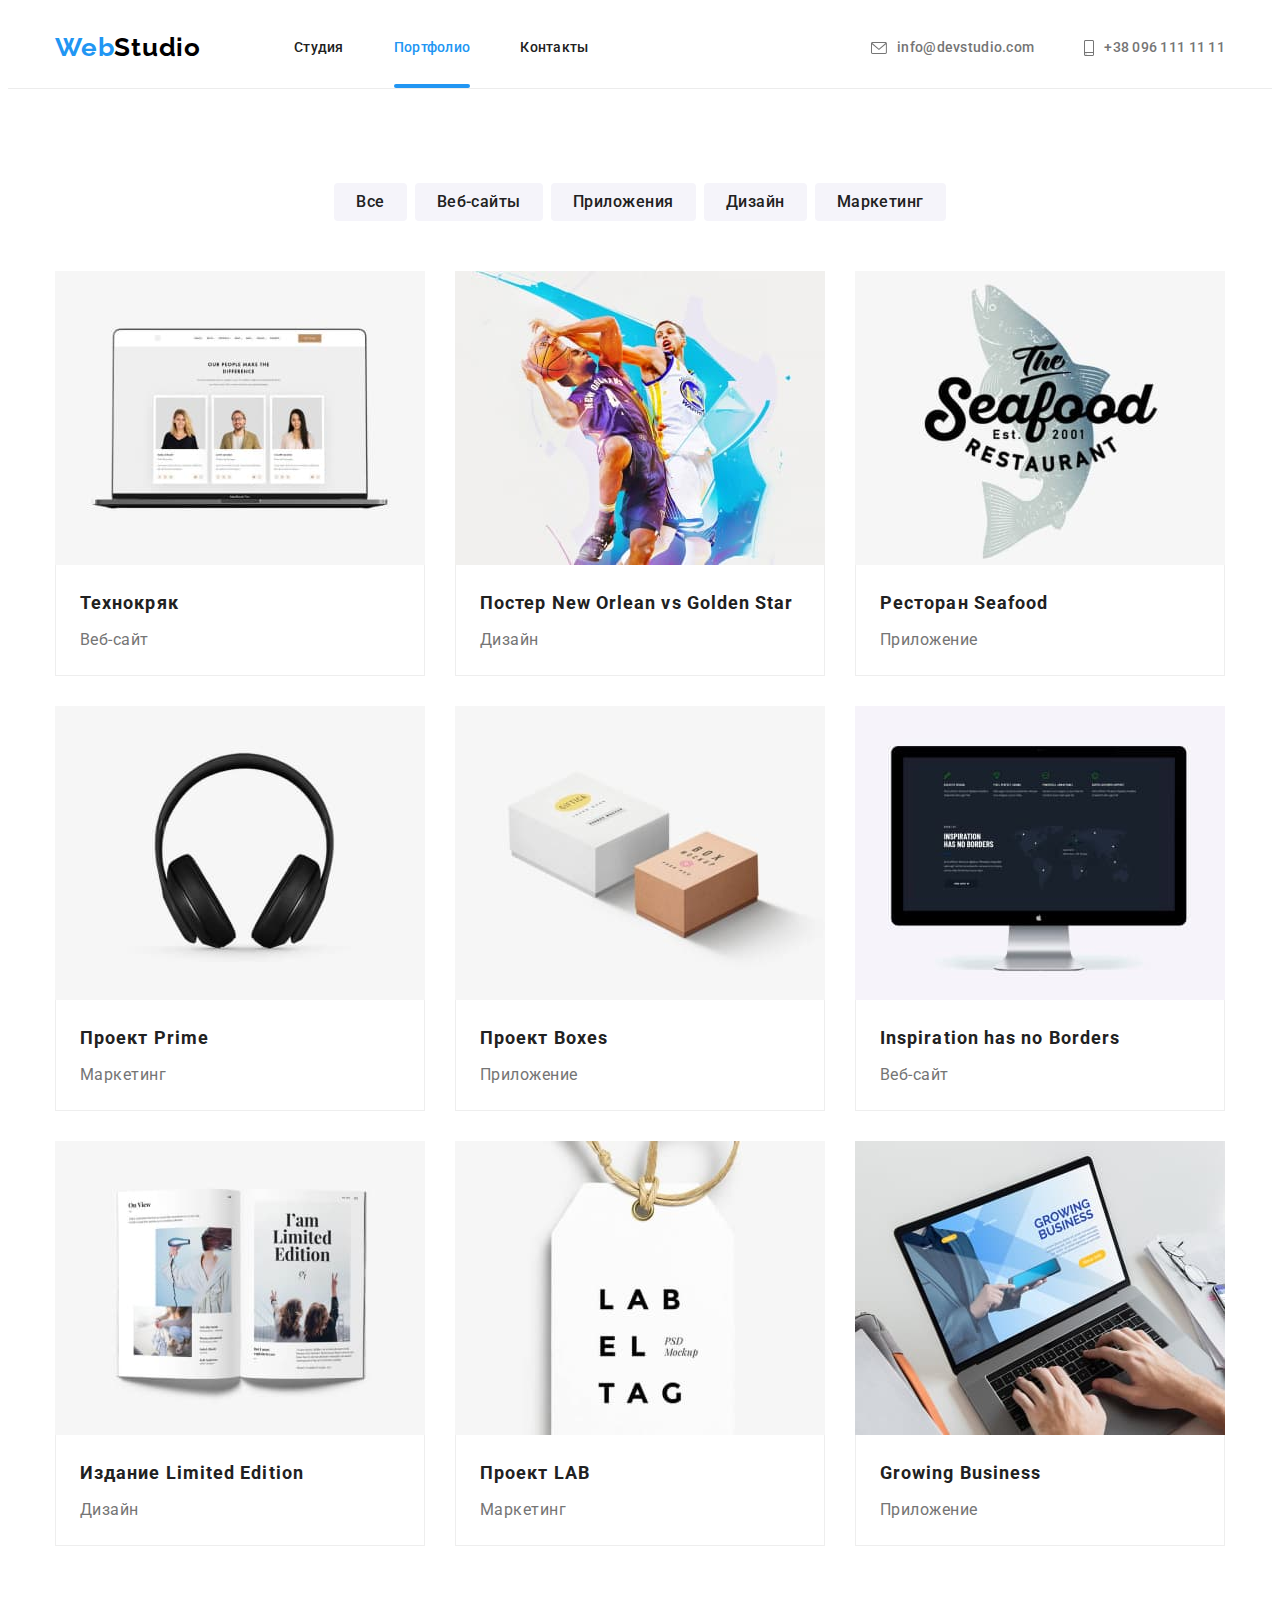
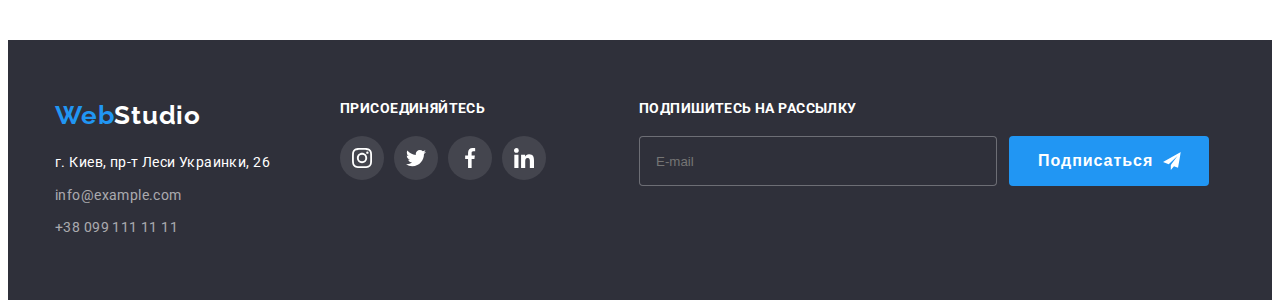
==== portfolio.html @ 302613a6 "Добавляет форму" ====
<!DOCTYPE html>
<html lang="ru">
<head>
    <meta charset="UTF-8">
    <meta http-equiv="X-UA-Compatible" content="IE=edge">
    <meta name="viewport" content="width=device-width, initial-scale=1.0">
    <title>Портфолио</title>
    <link href="https://fonts.googleapis.com/css2?family=Raleway:wght@700&family=Roboto:wght@400;500;700;900&display=swap"
        rel="stylesheet">
        <link rel="stylesheet" href="https://cdnjs.cloudflare.com/ajax/libs/modern-normalize/1.1.0/modern-normalize.min.css"
            integrity="sha512-wpPYUAdjBVSE4KJnH1VR1HeZfpl1ub8YT/NKx4PuQ5NmX2tKuGu6U/JRp5y+Y8XG2tV+wKQpNHVUX03MfMFn9Q=="
            crossorigin="anonymous" referrerpolicy="no-referrer" />
    <link rel="stylesheet" href="./css/styles.css">
</head>
<body>
    <!--Шапка-->
    <header class="page-header">
        <div class=" header container">
            <nav class="main-nav">
                <a href="./index.html" class="logo"><span>Web</span>Studio</a>
    
                <ul class="site-nav list">
                    <li class="item"><a href="./index.html" class="link">Студия</a></li>
                    <li class="item"><a href="./portfolio.html" class="link current">Портфолио</a></li>
                    <li class="item"><a href="" class="link">Контакты</a></li>
                </ul>
            </nav>
    
            <ul class="contacts list">
                <li class="item"><a href="mailto:info@devstudio.com" class="contacts-item link">
                        <svg class="envelope-icon">
                            <use href="./images/icons.svg#icon-envelope"></use>
                        </svg>
                        info@devstudio.com</a></li>
    
                <li class="item"><a href="tel:+380961111111" class="contacts-item link">
                        <svg class="smartphone-icon" width="10" height="16">
                            <use href="./images/icons.svg#icon-smartphone"></use>
                        </svg>
                        +38 096 111 11 11</a></li>
            </ul>
        </div>
    
    </header>
    
    <main>

        <section class="section">
<div class="container">
    <h1 class="visually-hidden">Наши проекты</h1>
    
    <ul class="filter list">
        <li class="item"><button type="button" class="filter-button">Все</button></li>
        <li class="item"><button type="button" class="filter-button">Веб-сайты</button></li>
        <li class="item"><button type="button" class="filter-button">Приложения</button></li>
        <li class="item"><button type="button" class="filter-button">Дизайн</button></li>
        <li class="item"><button type="button" class="filter-button">Маркетинг</button></li>
    </ul>
    
    
    <ul class="projects list">
        <li class="item">
            <a href="" class="project link">
                <div class="project-pic">
                <img src="./images/portf1.jpg" alt="Технокряк" width="370">
                <div class="project-overlay">
                    Технокряк это современная площадка распространения коронавируса. Компании используют эту платформу для цифрового
                    шпионажа и атак на защищённые сервера конкурентов.
                </div>
                </div>
                <div class="border">
                    <h2 class="project-title">Технокряк</h2>
                    <p class="project-descr">Веб-сайт</p>
                </div>
            </a>
        </li>
        <li class="item">
            <a href="" class="project link">
                <div class="project-pic">
                <img src="./images/portf2.jpg" alt="Постер New Orlean vs Golden Star" width="370">
                <div class="project-overlay">
                    Технокряк это современная площадка распространения коронавируса. Компании используют эту платформу для цифрового
                    шпионажа и атак на защищённые сервера конкурентов.
                </div>
                </div>
                <div class="border">
                    <h2 class="project-title">Постер New Orlean vs Golden Star</h2>
                    <p class="project-descr">Дизайн</p>
                </div>
            </a>
        </li>
        <li class="item">
            <a href="" class="project link">
                <div class="project-pic">
                <img src="./images/portf3.jpg" alt="Ресторан Seafood" width="370">
                <div class="project-overlay">
                    Технокряк это современная площадка распространения коронавируса. Компании используют эту платформу для цифрового
                    шпионажа и атак на защищённые сервера конкурентов.
                </div>
                </div>
                <div class="border">
                    <h2 class="project-title">Ресторан Seafood</h2>
                    <p class="project-descr">Приложение</p>
                </div>
            </a>
        </li>
        <li class="item">
            <a href="" class="project link">
                <div class="project-pic">
                <img src="./images/portf4.jpg" alt="Проект Prime" width="370">
                <div class="project-overlay">
                    Технокряк это современная площадка распространения коронавируса. Компании используют эту платформу для цифрового
                    шпионажа и атак на защищённые сервера конкурентов.
                </div>
                </div>
                <div class="border">
                    <h2 class="project-title">Проект Prime</h2>
                    <p class="project-descr">Маркетинг</p>
                </div>
            </a>
        </li>
        <li class="item">
            <a href="" class="project link">
                <div class="project-pic">
                <img src="./images/portf5.jpg" alt="Проект Boxes" width="370">
                <div class="project-overlay">
                    Технокряк это современная площадка распространения коронавируса. Компании используют эту платформу для цифрового
                    шпионажа и атак на защищённые сервера конкурентов.
                </div>
                </div>
                <div class="border">
                    <h2 class="project-title">Проект Boxes</h2>
                    <p class="project-descr">Приложение</p>
                </div>
            </a>
        </li>
        <li class="item">
            <a href="" class="project link">
                <div class="project-pic">
                <img src="./images/portf6.jpg" alt="Inspiration has no Borders" width="370">
                <div class="project-overlay">
                    Технокряк это современная площадка распространения коронавируса. Компании используют эту платформу для цифрового
                    шпионажа и атак на защищённые сервера конкурентов.
                </div>
                </div>
                <div class="border">
                    <h2 class="project-title">Inspiration has no Borders</h2>
                    <p class="project-descr">Веб-сайт</p>
                </div>
            </a>
        </li>
        <li class="item">
            <a href="" class="project link">
                <div class="project-pic">
                <img src="./images/portf7.jpg" alt="Издание Limited Edition" width="370">
                <div class="project-overlay">
                    Технокряк это современная площадка распространения коронавируса. Компании используют эту платформу для цифрового
                    шпионажа и атак на защищённые сервера конкурентов.
                </div>
                </div>
                <div class="border">
                    <h2 class="project-title">Издание Limited Edition</h2>
                    <p class="project-descr">Дизайн</p>
                </div>
                
            </a>
        </li>
        <li class="item">
            <a href="" class="project link">
                <div class="project-pic">
                <img src="./images/portf8.jpg" alt="Проект LAB" width="370">
                <div class="project-overlay">
                    Технокряк это современная площадка распространения коронавируса. Компании используют эту платформу для цифрового
                    шпионажа и атак на защищённые сервера конкурентов.
                </div>
                </div>
                <div class="border">
                    <h2 class="project-title">Проект LAB</h2>
                    <p class="project-descr">Маркетинг</p>
                </div>
            </a>
        </li>
        <li class="item">
            <a href="" class="project link">
                <div class="project-pic">
                <img src="./images/portf9.jpg" alt="Growing Business" width="370">
                <div class="project-overlay">
                    Технокряк это современная площадка распространения коронавируса. Компании используют эту платформу для цифрового
                    шпионажа и атак на защищённые сервера конкурентов.
                </div>
                </div>
                <div class="border">
                    <h2 class="project-title">Growing Business</h2>
                    <p class="project-descr">Приложение</p>
                    
                </div>
                </a>
        </li>
    </ul>
</div>
        </section>
       
    </main>


    <!--Футер-->

    <footer class="footer-section">
    
        <div class="footer container">
            <section class="footer-contacts-section">
                <a href="./index.html" class="footer-section logo link"><span>Web</span>Studio</a>
    
                <address class="location">
                    г. Киев, пр-т Леси Украинки, 26
                </address>
                <address class="footer-contacts">
                    <a href="mailto:info@example.com" class="footer-contact mail link">info@example.com</a>
                    <a href="tel:+380991111111" class="footer-contact tel link">+38 099 111 11 11</a>
                </address>
            </section>
    
    
    
            <section class="join-us">
                <p class="join-us-action">присоединяйтесь</p>
                <ul class="join-us-list list">
                    <li class="join-us-item"><a href="" class="join-us-link link">
                            <svg class="join-us-icon">
                                <use href="./images/icons.svg#icon-instagram"></use>
                            </svg>
                        </a></li>
                    <li class="join-us-item"><a href="" class="join-us-link link">
                            <svg class="join-us-icon">
                                <use href="./images/icons.svg#icon-twitter"></use>
                            </svg>
                        </a></li>
                    <li class="join-us-item"><a href="" class="join-us-link link">
                            <svg class="join-us-icon">
                                <use href="./images/icons.svg#icon-facebook"></use>
                            </svg>
                        </a></li>
                    <li class="join-us-item"><a href="" class="join-us-link link">
                            <svg class="join-us-icon">
                                <use href="./images/icons.svg#icon-linkedin"></use>
                            </svg>
                        </a></li>
    
                </ul>
            </section>
            <div>
                <p class="subscribe-action">Подпишитесь на рассылку</p>
                <form class="footer-form">
                    <input type="email" name="email" placeholder="E-mail" class="subscribe-input">
                    <button type="submit" class="subscribe-button">Подписаться
                        <svg class="icon-send-footer">
                            <use href="./images/icons.svg#icon-send-footer"></use>
                        </svg>
                    </button>
                </form>
            </div>
        </div>
    
    </footer>

</body>
</html>
---- css/styles.css ----
/* цвет фона #E5E5E5 
вторичный цвет фона  #F5F4FA
 */

/* цвет текста #212121 
вторичный цвет текста #757575*/

/* акцент #2196F3 
лого #000000*/

/* футер контакты rgba(255, 255, 255, 0.6); */
html {
  box-sizing: border-box;
}

*,
*::before,
*::after {
  box-sizing: inherit;
}

:root {
  --accent-color: #2196f3;
  --main-background-color: #ffffff;
  --secondary-background-color: #2f303a;
  --main-text-color: #212121;
  --secondary-text-color: #757575;
  --logo-color: #000000;
  --light-text-color: #ffffff;
  --footer-contacts-color: rgba(255, 255, 255, 0.6);
  --filter-color: #f5f4fa;
  --icon-color: #afb1b8;
}

body {
  background-color: var(--main-background-color);
  color: var(--main-text-color);
  font-family: Roboto, sans-serif;
}

.container {
  margin-left: auto;
  margin-right: auto;
  width: 1200px;
  padding-left: 15px;
  padding-right: 15px;
}

.link {
  text-decoration: none;
}

.list {
  margin: 0;
  padding: 0;
  list-style: none;
}

.section {
  padding-top: 94px;
  padding-bottom: 94px;
}

.page-header {
  border-bottom: 1px solid #ececec;
  background-color: var(--main-background-color);
}
/* Logo */

.logo {
  padding-top: 24px;
  padding-bottom: 25px;
  color: var(--logo-color);

  font-family: Raleway, sans-serif;
  font-weight: 700;
  font-size: 26px;
  line-height: 1.19;
  letter-spacing: 0.03em;

  text-decoration: none;
}

.logo span {
  color: var(--accent-color);
}

/* Site nav */
.header.container {
  display: flex;
  align-items: center;
}

.main-nav {
  display: flex;
  align-items: center;
}

.site-nav.list {
  display: flex;
  margin-left: 93px;
}

.site-nav .item:not(:last-child) {
  margin-right: 50px;
}

.contacts.list {
  display: flex;
  margin-left: auto;
}

.contacts .item:not(:last-child) {
  margin-right: 50px;
}

.site-nav .link {
  position: relative;
  display: block;
  padding-top: 32px;
  padding-bottom: 32px;

  color: var(--main-text-color);

  font-weight: 500;
  font-size: 14px;
  line-height: 1.14;
  letter-spacing: 0.02em;
  transition: color 250ms cubic-bezier(0.4, 0, 0.2, 1);
}

.site-nav .link.current {
  color: var(--accent-color);
}

.site-nav .link.current::after {
  position: absolute;
  bottom: 0;
  left: 0;
  content: "";
  width: 100%;
  height: 4px;
  background-color: var(--accent-color);
  border-radius: 2px;
}

.site-nav .link:hover,
.site-nav .link:focus {
  color: var(--accent-color);
}

/* Contacts */

.contacts.list {
  display: flex;
}

.contacts-item {
  display: flex;
  align-items: center;
  padding-top: 32px;
  padding-bottom: 32px;
  color: var(--secondary-text-color);

  font-weight: 500;
  font-size: 14px;
  line-height: 1.14;
  letter-spacing: 0.02em;
  transition: color 250ms cubic-bezier(0.4, 0, 0.2, 1);
}

.contacts-item:hover,
.contacts-item:focus {
  color: var(--accent-color);
}

.envelope-icon {
  width: 16px;
  height: 12px;
  margin-right: 10px;
  fill: var(--secondary-text-color);
  transition: color 250ms cubic-bezier(0.4, 0, 0.2, 1);
}

.smartphone-icon {
  width: 10px;
  height: 16px;
  margin-right: 10px;
  fill: var(--secondary-text-color);
  transition: color 250ms cubic-bezier(0.4, 0, 0.2, 1);
}

.contacts-item:hover .envelope-icon,
.contacts-item:focus .envelope-icon {
  fill: var(--accent-color);
}

.contacts-item:hover .smartphone-icon,
.contacts-item:focus .smartphone-icon {
  fill: var(--accent-color);
}

/* Hero */
.hero {
  padding-top: 200px;
  padding-bottom: 200px;

  background-color: var(--secondary-background-color);
  width: 1600px;
  height: 600px;
  margin-left: auto;
  margin-right: auto;
  background-image: linear-gradient(
      to right,
      rgba(47, 48, 58, 0.4),
      rgba(47, 48, 58, 0.4)
    ),
    url(../images/herobg.jpg);
  background-size: contain;
  background-position: center;
}

.hero .container {
  text-align: center;
}

.hero-title {
  margin-top: 0;
  margin-right: auto;
  margin-left: auto;
  margin-bottom: 30px;
  width: 696px;

  color: var(--light-text-color);

  font-weight: 900;
  font-size: 44px;
  line-height: 1.36;

  letter-spacing: 0.06em;
  text-transform: uppercase;
}

.hero-button {
  padding: 10px 32px;
  background-color: var(--accent-color);
  color: var(--light-text-color);

  font-family: inherit;
  font-weight: 700;
  font-size: 16px;
  line-height: 1.88;
  text-align: center;
  letter-spacing: 0.06em;

  cursor: pointer;
  border-radius: 4px;
  border: none;
}

/* Advantages */

.advantage {
  display: flex;
}

.advantages-item {
  width: calc((100%-90px) / 4);
}

.advantages-item:not(:last-child) {
  margin-right: 30px;
}

.visually-hidden {
  position: absolute;
  clip: rect(0 0 0 0);
  width: 1px;
  height: 1px;
  margin: -1px;
  border: 0;
  padding: 0;
  overflow: hidden;
}

.advantage-title {
  margin-top: 0;
  margin-bottom: 10px;

  font-weight: 700;
  font-size: 14px;
  line-height: 1.14;
  letter-spacing: 0.03em;

  text-transform: uppercase;
}

.advantage-descr {
  margin: 0;
  color: var(--secondary-text-color);
  font-weight: 400;
  font-size: 14px;
  line-height: 1.71;
  letter-spacing: 0.03em;
}

.advantage-bg {
  display: flex;
  align-items: center;
  justify-content: center;
  margin-bottom: 30px;
  width: 270px;
  height: 120px;
  background-color: var(--filter-color);
}

/* Services */

.services.section {
  padding-top: 0;
}

.services .list {
  display: flex;
}

.service-item:not(:last-child) {
  margin-right: 30px;
}
.service-title {
  margin-top: 0;
  margin-bottom: 50px;

  font-weight: 700;
  font-size: 36px;
  line-height: 1.17;
  text-align: center;
  letter-spacing: 0.03em;
}

.service img {
  display: block;
}
.service-item {
  position: relative;
}

.service-thumb {
  position: absolute;
  bottom: 0;
  left: 0;
  width: 100%;
  height: 70px;
  background-color: rgba(47, 48, 58, 0.8);
  padding-top: 27px;
  padding-bottom: 27px;
  padding-left: 82px;
  padding-right: 83px;
  font-weight: 700;
  font-size: 14px;
  text-transform: uppercase;
  color: var(--light-text-color);
}
/* Team */

.team.section {
  background-color: var(--filter-color);
}
.team-title {
  margin-top: 0;
  margin-bottom: 50px;
  font-weight: 700;
  font-size: 36px;
  line-height: 1.17;
  text-align: center;
  letter-spacing: 0.03em;
}

.team-cards {
  display: flex;
}

.team-card {
  width: calc((100%-90px) / 4);
  text-align: center;
  box-shadow: 0px 1px 3px rgba(0, 0, 0, 0.12), 0px 1px 1px rgba(0, 0, 0, 0.14),
    0px 2px 1px rgba(0, 0, 0, 0.2);
  border-radius: 0px 0px 4px 4px;
  background-color: var(--main-background-color);
}

.team-card:not(:last-child) {
  margin-right: 30px;
}

.card-bottom {
  padding-top: 30px;
  padding-bottom: 30px;
}

.team-img {
  display: block;
}

.team-member-name {
  margin-top: 0;
  margin-bottom: 10px;

  font-weight: 500;
  font-size: 16px;
  line-height: 1.18;
  letter-spacing: 0.03em;
}

.team-member-position {
  margin-top: 0;
  margin-bottom: 16px;
  color: var(--secondary-text-color);

  font-weight: 400;
  font-size: 16px;
  line-height: 1.18;
  letter-spacing: 0.03;
}

.team-social-item {
  width: 44px;
  height: 44px;
}

.team-social-item + .team-social-item {
  margin-left: 10px;
}

.team-social.list {
  display: flex;
  justify-content: center;
}

.social-link {
  width: 100%;
  height: 100%;
  display: block;

  border-radius: 50%;
  display: flex;
  align-items: center;
  justify-content: center;
  transition: background-color 250ms cubic-bezier(0.4, 0, 0.2, 1);
}

.social-link:hover,
.social-link:focus {
  background-color: var(--accent-color);
}

.social-icon {
  width: 20px;
  height: 20px;
  fill: var(--icon-color);
  transition: fill 250ms cubic-bezier(0.4, 0, 0.2, 1);
}

.social-link:hover .social-icon,
.social-link:focus .social-icon {
  fill: var(--light-text-color);
}

/* Our clients */

.clients-title {
  margin-top: 0;
  margin-bottom: 50px;
  font-weight: 700;
  font-size: 36px;
  line-height: 1.17;
  text-align: center;
  letter-spacing: 0.03em;
}

.clients-item + .clients-item {
  margin-left: 30px;
}

.clients-list {
  display: flex;
}

.clients-icon {
  fill: var(--icon-color);
  transition: fill 250ms cubic-bezier(0.4, 0, 0.2, 1);
}

.clients-link {
  display: flex;
  width: 170px;
  height: 92px;
  border: 1px solid var(--icon-color);
  border-radius: 4px;
  align-items: center;
  justify-content: center;
  transition: border-color 250ms cubic-bezier(0.4, 0, 0.2, 1);
}

.clients-link:hover .clients-icon,
.clients-link:focus .clients-icon {
  fill: var(--accent-color);
}

.clients-link:hover,
.clients-link:focus {
  border-color: var(--accent-color);
}

/* Footer */

.footer-section {
  padding: 60px 0;
  background-color: var(--secondary-background-color);
}

.footer-section.logo {
  display: inline-block;
  padding: 0;
  margin-bottom: 20px;
  color: var(--light-text-color);
}

.location {
  color: var(--light-text-color);
  font-weight: 400;
  font-size: 14px;
  line-height: 1.71;
  letter-spacing: 0.03em;
  font-style: inherit;

  margin-bottom: 9px;
}

.footer-contact {
  color: var(--footer-contacts-color);
  font-weight: 400;
  font-size: 14px;
  line-height: 1.71;
  letter-spacing: 0.03em;
  font-style: normal;
  transition: color 250ms cubic-bezier(0.4, 0, 0.2, 1);
}

.footer-contact.mail {
  display: block;
  margin-bottom: 9px;
}

.footer-contact:hover,
.footer-contact:focus {
  color: var(--accent-color);
}

.join-us-action {
  margin-top: 0px;
  margin-bottom: 20px;
  font-weight: 700;
  font-size: 14px;
  line-height: 1.17;
  letter-spacing: 0.03em;
  text-transform: uppercase;
  color: var(--light-text-color);
}

.join-us-icon {
  width: 20px;
  height: 20px;
  fill: var(--light-text-color);
}

.join-us-link {
  width: 44px;
  height: 44px;
  background-color: rgba(255, 255, 255, 0.1);
  border-radius: 50%;
  display: flex;
  align-items: center;
  justify-content: center;
  transition: background-color 250ms cubic-bezier(0.4, 0, 0.2, 1);
}

.join-us-link:hover,
.join-us-link:focus {
  background-color: var(--accent-color);
}

.join-us-item + .join-us-item {
  margin-left: 10px;
}

.join-us-list {
  display: flex;
}

.footer-section {
  display: flex;
}

.footer.container {
  display: flex;
}

.join-us {
  margin-left: 70px;
}

.subscribe-action {
  margin-top: 0;
  margin-bottom: 20px;
  margin-left: 93px;
  color: var(--light-text-color);
  font-size: 14px;
  font-weight: 700;
  letter-spacing: 0.03em;
  line-height: 1.17;
  text-transform: uppercase;
}

.footer-form {
  display: flex;
}

.subscribe-input {
  width: 358px;
  height: 50px;
  margin-left: 93px;
  padding-top: 15px;
  padding-bottom: 15px;
  padding-left: 16px;
  background-color: var(--secondary-background-color);
  border: 1px solid rgba(255, 255, 255, 0.3);
  border-radius: 4px;
}

.subscribe-button {
  display: flex;
  align-items: center;

  width: 200px;
  height: 50px;
  margin-left: 12px;
  padding-top: 10px;
  padding-bottom: 10px;
  padding-left: 29px;
  padding-right: 28px;

  background-color: var(--accent-color);
  border-radius: 4px;
  border: none;

  cursor: pointer;

  color: var(--light-text-color);
  font-weight: 700;
  font-size: 16px;
  letter-spacing: 0.06em;
  line-height: 1.16;
}

.subscribe-button::placeholder {
  color: var(--footer-contacts-color);
  font-size: 16px;
  letter-spacing: 0.03em;
  line-height: 1.25;
}

.icon-send-footer {
  width: 24px;
  height: 24px;
  margin-left: 10px;
}

.backdrop {
  position: fixed;
  width: 100%;
  height: 100%;
  top: 0;
  left: 0;
  background-color: rgba(0, 0, 0, 0.2);
  z-index: 2;
  transition: opacity 250ms cubic-bezier(0.4, 0, 0.2, 1);
}

.modal {
  position: absolute;
  top: 50%;
  left: 50%;
  transform: translate(-50%, -50%) scale(1);
  width: 528px;
  height: 581px;
  z-index: 3;
  background-color: var(--main-background-color);
  box-shadow: 0px 1px 3px rgba(0, 0, 0, 0.12), 0px 1px 1px rgba(0, 0, 0, 0.14),
    0px 2px 1px rgba(0, 0, 0, 0.2);

  transition: transform 250ms cubic-bezier(0.4, 0, 0.2, 1),
    opacity 250ms cubic-bezier(0.4, 0, 0.2, 1);
}

.is-hidden .modal {
  transform: translate(-50%, -50%) scale(0.8);
}

.close-button {
  width: 11px;
  height: 11px;
  fill: var(--logo-color);
  transition: fill 250ms cubic-bezier(0.4, 0, 0.2, 1);
}

.close-button-bg {
  position: absolute;
  right: 8px;
  top: 8px;

  display: flex;
  justify-content: center;
  align-items: center;

  width: 30px;
  height: 30px;
  background-color: var(--main-background-color);
  border: 1px solid rgba(0, 0, 0, 0.1);
  border-radius: 50%;

  cursor: pointer;
}

.close-button-bg:hover .close-button,
.close-button-bg:focus .close-button {
  fill: var(--accent-color);
}

.is-hidden {
  opacity: 0;
  pointer-events: none;
}

.order-form {
  width: 448px;
  margin-left: auto;
  margin-right: auto;
  margin-top: 40px;
}

.form-field {
  display: flex;
  flex-direction: column;
}

.form-descr {
  font-weight: 700;
  font-size: 20px;
  line-height: 1.17;
  letter-spacing: 0.03em;
}

.form-label {
  margin-bottom: 4px;
  font-size: 12px;
  letter-spacing: 0.01em;
  line-height: 1.17;
  color: var(--secondary-text-color);
}

.form-field-terms {
  display: flex;
  justify-content: center;
  margin-bottom: 30px;
}
.terms-label {
  font-size: 14px;
  margin-left: 7px;
}

.form-input {
  margin-bottom: 10px;
  height: 40px;
  border: 1px solid rgba(33, 33, 33, 0.2);
  border-radius: 4px;
}

.form-input.comment {
  width: 448px;
  height: 120px;
  margin-bottom: 20px;
  resize: none;
  border: 1px solid rgba(33, 33, 33, 0.2);
  border-radius: 4px;
}

.form-input.comment::placeholder {
  padding-top: 12px;
  padding-left: 16px;
  color: rgba(117, 117, 117, 0.5);
}

.form-submit-button {
  display: block;
  margin-right: auto;
  margin-left: auto;
  width: 200px;
  height: 50px;
  color: var(--light-text-color);
  font-weight: 700;
  font-size: 16px;
  letter-spacing: 0.06em;
  line-height: 1.87;
  background-color: var(--accent-color);
  border: none;
  border-radius: 4px;
  cursor: pointer;

  transition: box-shadow 250ms cubic-bezier(0.4, 0, 0.2, 1);
}

.form-submit-button:hover,
.form-submit-button:focus {
  box-shadow: 0px 4px 4px rgba(0, 0, 0, 0.15);
}

.terms-link {
  color: var(--accent-color);
}
/* Portfolio */

.filter.list {
  display: flex;
  justify-content: center;
  margin-bottom: 50px;
}

.filter .item:not(:last-child) {
  margin-right: 8px;
}

.filter-button {
  padding: 6px 22px;
  background-color: var(--filter-color);
  color: var(--main-text-color);

  font-family: inherit;
  font-weight: 500;
  font-size: 16px;
  line-height: 1.62;
  text-align: center;
  letter-spacing: 0.03em;

  cursor: pointer;
  border: none;
  border-radius: 4px;
  transition: background-color 250ms cubic-bezier(0.4, 0, 0.2, 1),
    color 250ms cubic-bezier(0.4, 0, 0.2, 1),
    box-shadow 250ms cubic-bezier(0.4, 0, 0.2, 1);
}

.filter-button:hover,
.filter-button:focus {
  background-color: var(--accent-color);
  color: var(--light-text-color);
  box-shadow: 0px 3px 1px rgba(0, 0, 0, 0.1), 0px 1px 2px rgba(0, 0, 0, 0.08),
    0px 2px 2px rgba(0, 0, 0, 0.12);
}

.projects {
  display: flex;
  flex-wrap: wrap;
}

.projects .item:not(:nth-child(3n)) {
  margin-right: 30px;
}

.projects .item:not(:nth-last-child(-n + 3)) {
  margin-bottom: 30px;
}

.projects img {
  display: block;
}

.border {
  border-left: 1px solid #eeeeee;
  border-bottom: 1px solid #eeeeee;
  border-right: 1px solid #eeeeee;
  padding-left: 24px;
  padding-bottom: 20px;
  padding-top: 20px;
}

.project-title {
  color: var(--main-text-color);
  font-weight: 700;
  font-size: 18px;
  line-height: 2;
  letter-spacing: 0.06em;

  margin-top: 0;
  margin-bottom: 4px;
}

.project-descr {
  color: var(--secondary-text-color);
  font-weight: 400;
  font-size: 16px;
  line-height: 1.87;
  letter-spacing: 0.03em;
  margin: 0;
}

.project.link {
  display: block;
  transition: box-shadow 250ms cubic-bezier(0.4, 0, 0.2, 1);
}

.project-pic {
  position: relative;
  overflow: hidden;
}

.project-overlay {
  position: absolute;
  top: 0;
  left: 0;
  width: 100%;
  height: 100%;

  padding-top: 63px;
  padding-bottom: 63px;
  padding-left: 24px;
  padding-right: 24px;

  background-color: rgba(33, 150, 243, 0.9);
  font-weight: 400;
  font-size: 18px;
  line-height: 1.56;
  letter-spacing: 0.03em;
  color: var(--main-background-color);

  transform: translateY(100%);
  transition: transform 250ms cubic-bezier(0.4, 0, 0.2, 1);
}

.project.link:hover .project-overlay,
.project.link:focus .project-overlay {
  transform: translateY(0);
}

.project.link:hover,
.project.link:focus {
  box-shadow: 0px 1px 1px rgba(0, 0, 0, 0.12), 0px 4px 4px rgba(0, 0, 0, 0.06),
    1px 4px 6px rgba(0, 0, 0, 0.16);
}
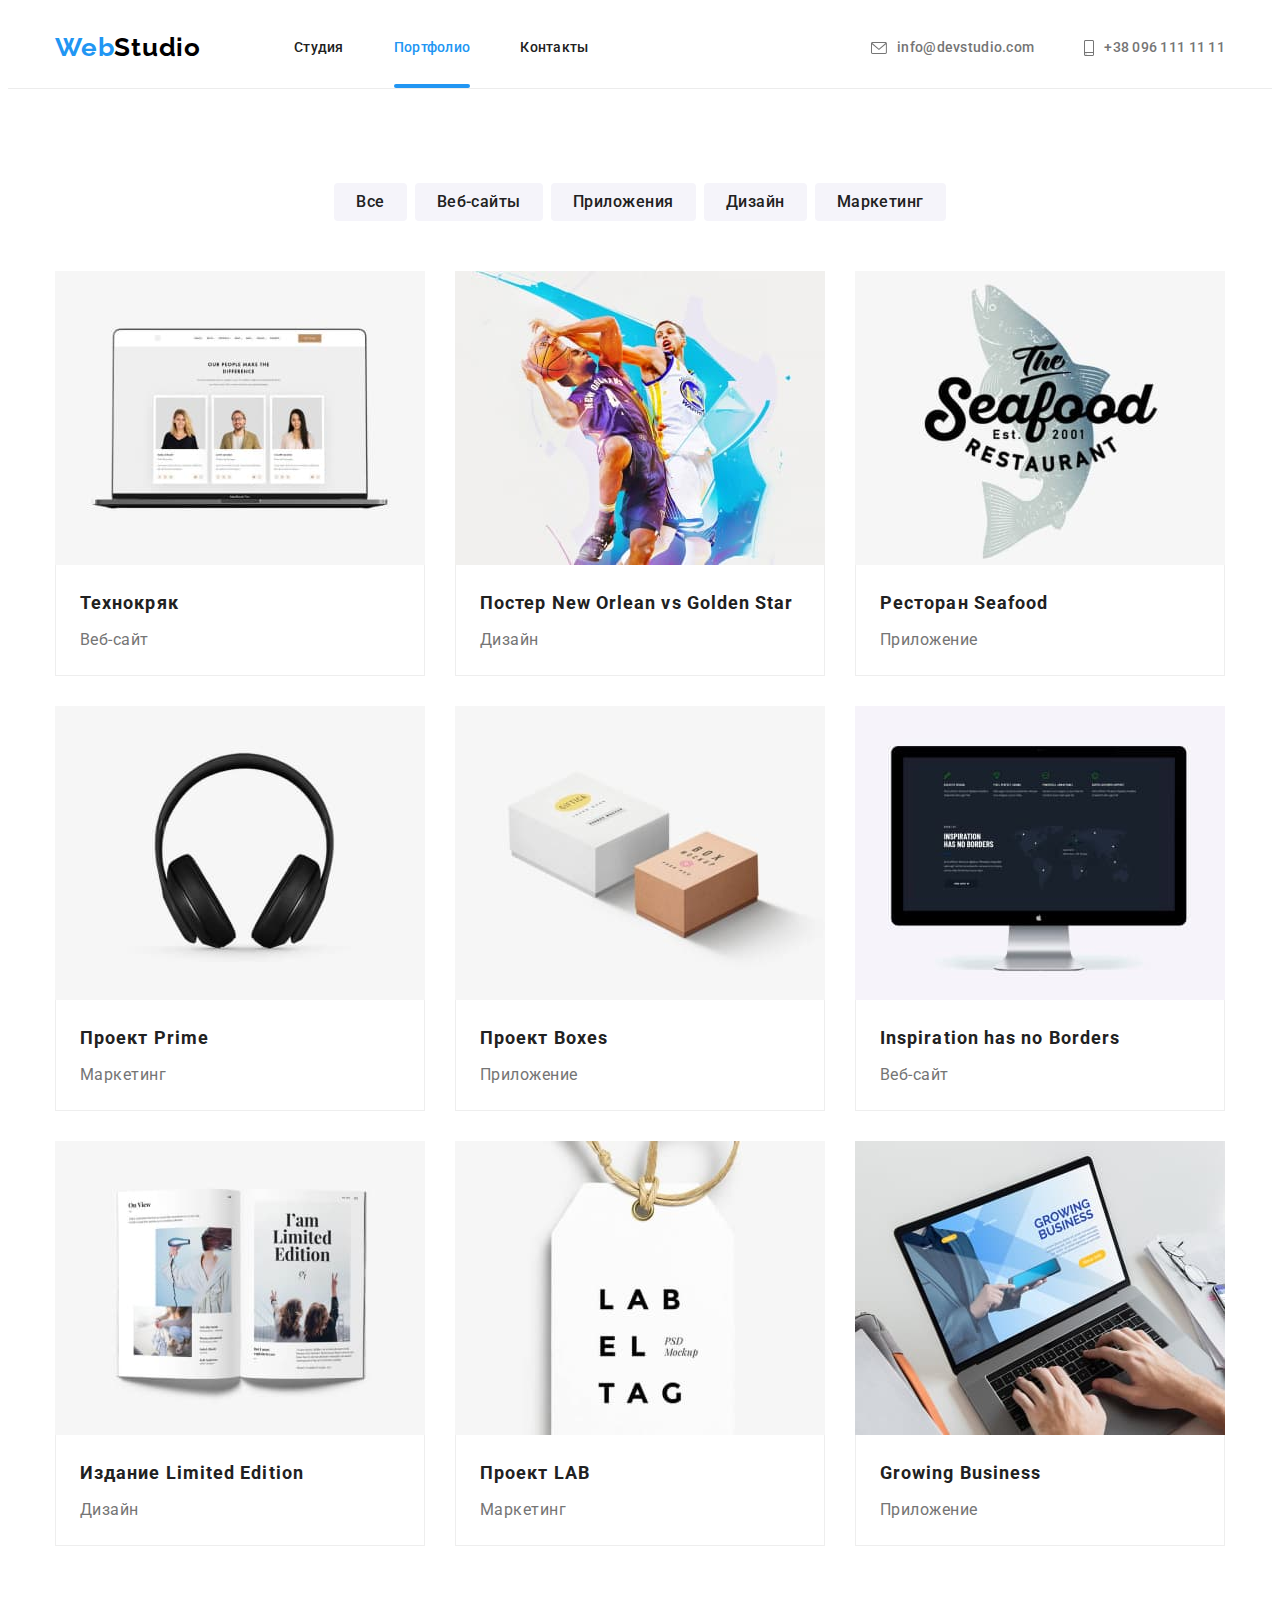
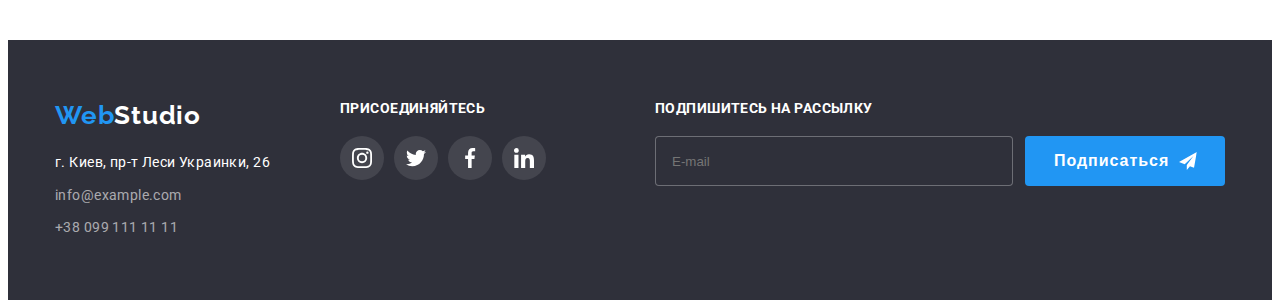
==== commit ee3f26cf: "Добавляет разметку форм" ====
--- a/portfolio.html
+++ b/portfolio.html
@@ -205,63 +205,63 @@
 
     <!--Футер-->
 
-    <footer class="footer-section">
-    
-        <div class="footer container">
-            <section class="footer-contacts-section">
-                <a href="./index.html" class="footer-section logo link"><span>Web</span>Studio</a>
-    
-                <address class="location">
-                    г. Киев, пр-т Леси Украинки, 26
-                </address>
-                <address class="footer-contacts">
-                    <a href="mailto:info@example.com" class="footer-contact mail link">info@example.com</a>
-                    <a href="tel:+380991111111" class="footer-contact tel link">+38 099 111 11 11</a>
-                </address>
-            </section>
-    
-    
-    
-            <section class="join-us">
-                <p class="join-us-action">присоединяйтесь</p>
-                <ul class="join-us-list list">
-                    <li class="join-us-item"><a href="" class="join-us-link link">
-                            <svg class="join-us-icon">
-                                <use href="./images/icons.svg#icon-instagram"></use>
-                            </svg>
-                        </a></li>
-                    <li class="join-us-item"><a href="" class="join-us-link link">
-                            <svg class="join-us-icon">
-                                <use href="./images/icons.svg#icon-twitter"></use>
-                            </svg>
-                        </a></li>
-                    <li class="join-us-item"><a href="" class="join-us-link link">
-                            <svg class="join-us-icon">
-                                <use href="./images/icons.svg#icon-facebook"></use>
-                            </svg>
-                        </a></li>
-                    <li class="join-us-item"><a href="" class="join-us-link link">
-                            <svg class="join-us-icon">
-                                <use href="./images/icons.svg#icon-linkedin"></use>
-                            </svg>
-                        </a></li>
-    
-                </ul>
-            </section>
-            <div>
-                <p class="subscribe-action">Подпишитесь на рассылку</p>
-                <form class="footer-form">
-                    <input type="email" name="email" placeholder="E-mail" class="subscribe-input">
-                    <button type="submit" class="subscribe-button">Подписаться
-                        <svg class="icon-send-footer">
-                            <use href="./images/icons.svg#icon-send-footer"></use>
-                        </svg>
-                    </button>
-                </form>
-            </div>
+<footer class="footer-section">
+
+    <div class="footer container">
+        <section class="footer-contacts-section">
+            <a href="./index.html" class="footer-section logo link"><span>Web</span>Studio</a>
+
+            <address class="location">
+                г. Киев, пр-т Леси Украинки, 26
+            </address>
+            <address class="footer-contacts">
+                <a href="mailto:info@example.com" class="footer-contact mail link">info@example.com</a>
+                <a href="tel:+380991111111" class="footer-contact tel link">+38 099 111 11 11</a>
+            </address>
+        </section>
+
+
+
+        <section class="join-us">
+            <p class="join-us-action">присоединяйтесь</p>
+            <ul class="join-us-list list">
+                <li class="join-us-item"><a href="" class="join-us-link link">
+                        <svg class="join-us-icon">
+                            <use href="./images/icons.svg#icon-instagram"></use>
+                        </svg>
+                    </a></li>
+                <li class="join-us-item"><a href="" class="join-us-link link">
+                        <svg class="join-us-icon">
+                            <use href="./images/icons.svg#icon-twitter"></use>
+                        </svg>
+                    </a></li>
+                <li class="join-us-item"><a href="" class="join-us-link link">
+                        <svg class="join-us-icon">
+                            <use href="./images/icons.svg#icon-facebook"></use>
+                        </svg>
+                    </a></li>
+                <li class="join-us-item"><a href="" class="join-us-link link">
+                        <svg class="join-us-icon">
+                            <use href="./images/icons.svg#icon-linkedin"></use>
+                        </svg>
+                    </a></li>
+
+            </ul>
+        </section>
+        <div class="subscribe-container">
+            <p class="subscribe-action">Подпишитесь на рассылку</p>
+            <form class="footer-form">
+                <input type="email" name="email" placeholder="E-mail" class="subscribe-input">
+                <button type="submit" class="subscribe-button">Подписаться
+                    <svg class="icon-send-footer">
+                        <use href="./images/icons.svg#icon-send-footer"></use>
+                    </svg>
+                </button>
+            </form>
         </div>
-    
-    </footer>
+    </div>
+
+</footer>
 
 </body>
 </html>--- a/css/styles.css
+++ b/css/styles.css
@@ -613,7 +613,7 @@
 .subscribe-action {
   margin-top: 0;
   margin-bottom: 20px;
-  margin-left: 93px;
+
   color: var(--light-text-color);
   font-size: 14px;
   font-weight: 700;
@@ -626,16 +626,26 @@
   display: flex;
 }
 
+.subscribe-container {
+  display: flex;
+  flex-direction: column;
+  margin-left: auto;
+}
 .subscribe-input {
   width: 358px;
   height: 50px;
-  margin-left: 93px;
+
   padding-top: 15px;
   padding-bottom: 15px;
   padding-left: 16px;
   background-color: var(--secondary-background-color);
   border: 1px solid rgba(255, 255, 255, 0.3);
   border-radius: 4px;
+  color: var(--light-text-color);
+}
+
+.subscribe-input:focus {
+  outline: none;
 }
 
 .subscribe-button {
@@ -750,8 +760,14 @@
 }
 
 .form-field {
+  display: block;
   display: flex;
   flex-direction: column;
+}
+
+.input-wrap {
+  position: relative;
+  margin-bottom: 10px;
 }
 
 .form-descr {
@@ -769,35 +785,68 @@
   color: var(--secondary-text-color);
 }
 
+.input-icon {
+  position: absolute;
+  top: 50%;
+  left: 12px;
+  transform: translateY(-50%);
+  width: 18px;
+  height: 18px;
+  fill: var(--main-text-color);
+  transition: fill 250ms cubic-bezier(0.4, 0, 0.2, 1);
+}
+
 .form-field-terms {
   display: flex;
   justify-content: center;
+  align-items: center;
   margin-bottom: 30px;
 }
+
 .terms-label {
+  display: flex;
+  align-items: center;
+
   font-size: 14px;
-  margin-left: 7px;
+  color: var(--secondary-text-color);
+  letter-spacing: 0.03em;
+  line-height: 1.71;
 }
 
 .form-input {
-  margin-bottom: 10px;
+  display: block;
+
   height: 40px;
+  width: 448px;
+  padding-left: 42px;
   border: 1px solid rgba(33, 33, 33, 0.2);
   border-radius: 4px;
+  transition: border 250ms cubic-bezier(0.4, 0, 0.2, 1);
+}
+
+.form-input:focus + .input-icon {
+  fill: var(--accent-color);
+}
+
+.form-input:focus,
+.form-input.comment:focus {
+  border: 1px solid var(--accent-color);
+  outline: none;
 }
 
 .form-input.comment {
   width: 448px;
   height: 120px;
+  padding-left: 16px;
+  padding-top: 12px;
   margin-bottom: 20px;
   resize: none;
   border: 1px solid rgba(33, 33, 33, 0.2);
   border-radius: 4px;
+  transition: border 250ms cubic-bezier(0.4, 0, 0.2, 1);
 }
 
 .form-input.comment::placeholder {
-  padding-top: 12px;
-  padding-left: 16px;
   color: rgba(117, 117, 117, 0.5);
 }
 
@@ -815,19 +864,47 @@
   background-color: var(--accent-color);
   border: none;
   border-radius: 4px;
+  box-shadow: 0px 4px 4px rgba(0, 0, 0, 0.15);
   cursor: pointer;
-
-  transition: box-shadow 250ms cubic-bezier(0.4, 0, 0.2, 1);
-}
-
-.form-submit-button:hover,
-.form-submit-button:focus {
-  box-shadow: 0px 4px 4px rgba(0, 0, 0, 0.15);
 }
 
 .terms-link {
   color: var(--accent-color);
-}
+  margin-left: 5px;
+}
+
+.check-icon {
+  width: 16px;
+  height: 15px;
+  margin-right: 7px;
+  border: 2px solid #212121;
+  border-radius: 4px;
+  background-color: var(--main-background-color);
+
+  display: flex;
+  justify-content: center;
+  align-items: center;
+  transition: background-color 250ms cubic-bezier(0.4, 0, 0.2, 1),
+    border-color 250ms cubic-bezier(0.4, 0, 0.2, 1);
+}
+
+.checkbox-input:checked + .terms-label .check-icon {
+  background-color: var(--accent-color);
+  border-color: var(--accent-color);
+  background-size: contain;
+}
+
+.checkbox-input {
+  position: absolute;
+  width: 1px;
+  height: 1px;
+  margin: -1px;
+  border: 0;
+  padding: 0;
+  clip: rect(0 0 0 0);
+  overflow: hidden;
+}
+
 /* Portfolio */
 
 .filter.list {
